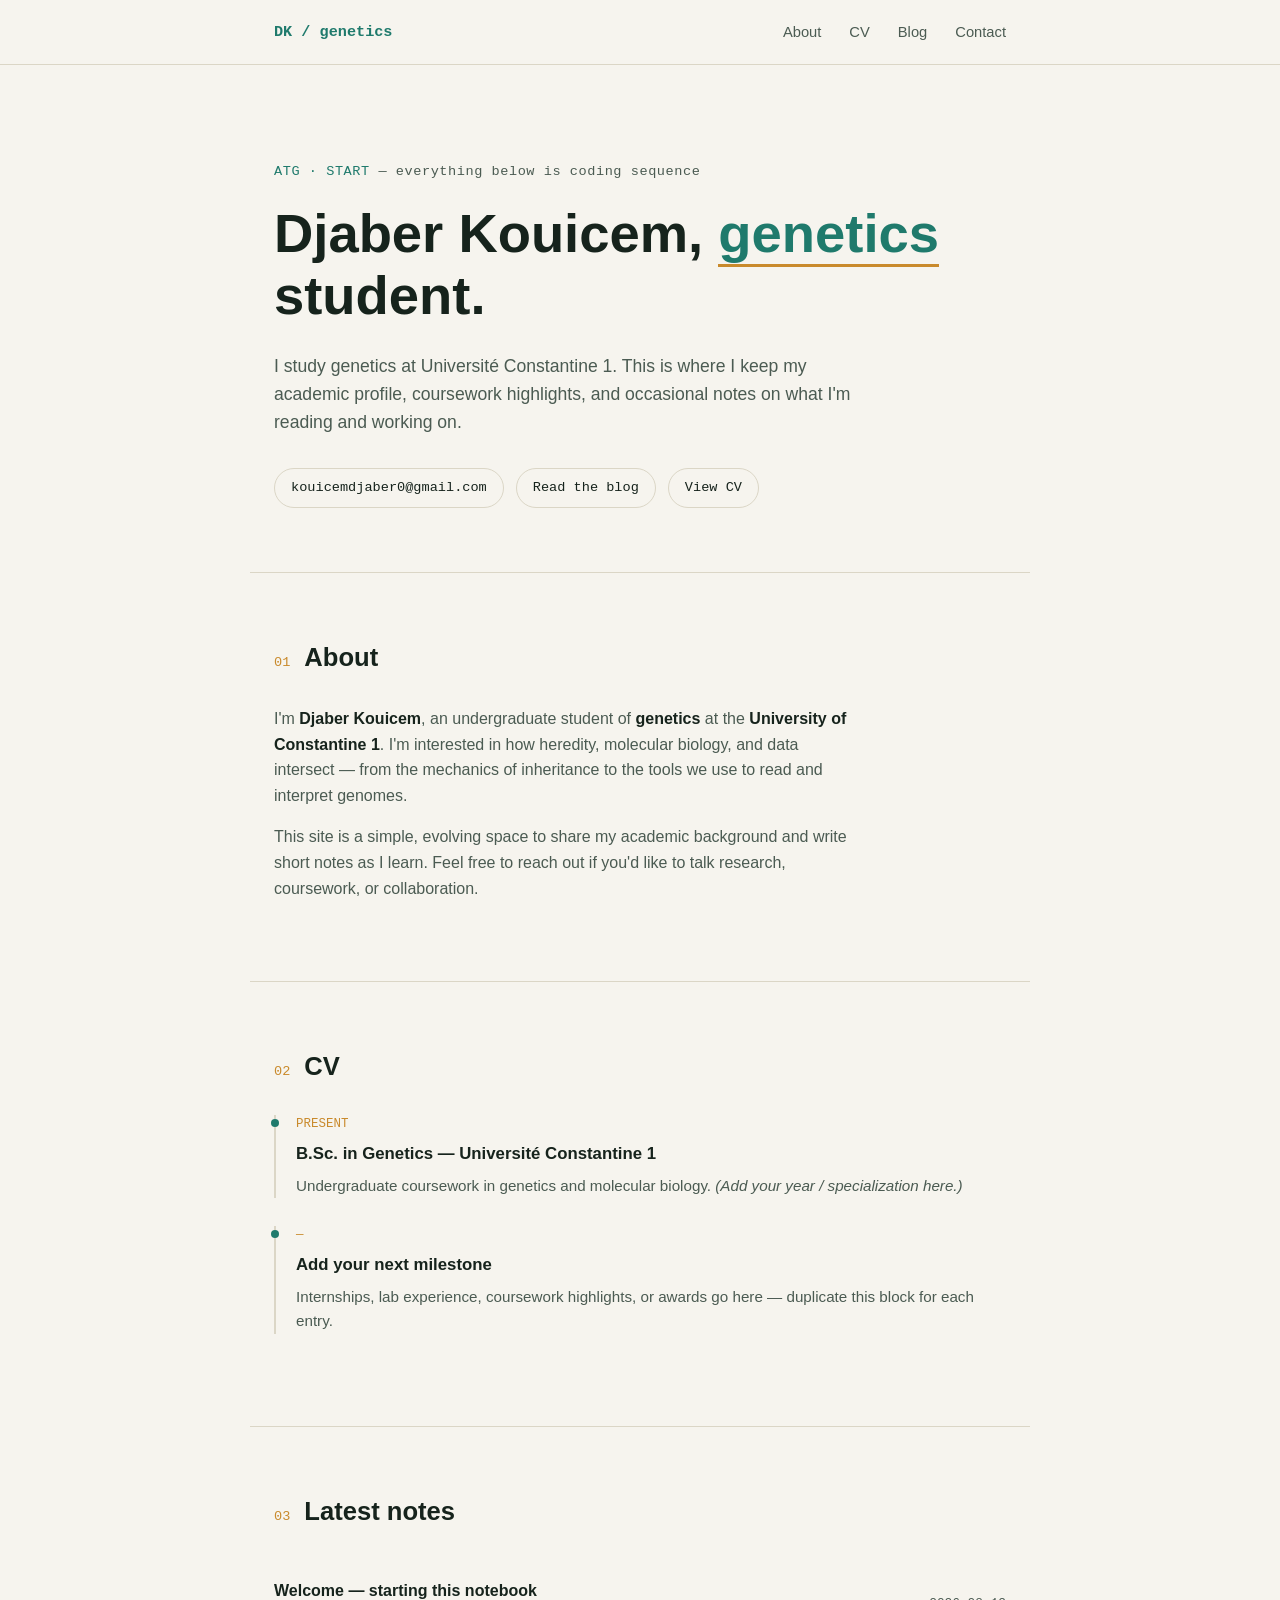
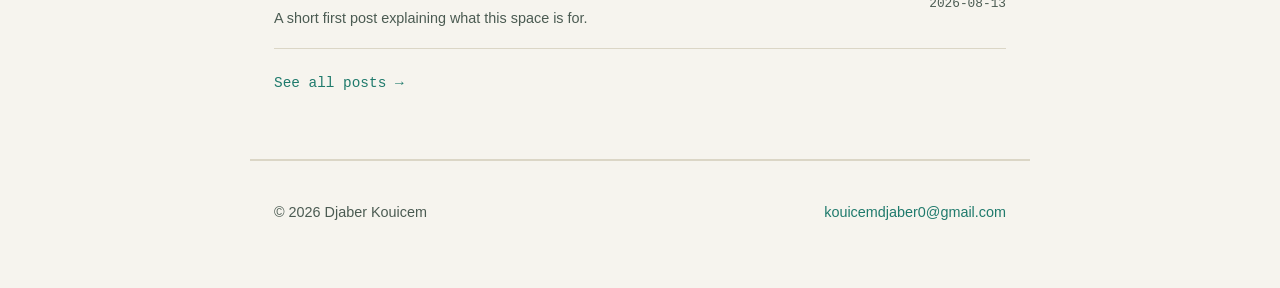
==== index.html @ 88aef9bc "first version of my site" ====
<!DOCTYPE html>
<html lang="ar" dir="ltr">
<head>
<meta charset="UTF-8">
<meta name="viewport" content="width=device-width, initial-scale=1.0">
<title>Djaber Kouicem — Genetics</title>
<meta name="description" content="Djaber Kouicem, genetics student at Université Constantine 1 — Khenchela.">
<link rel="stylesheet" href="css/style.css">
</head>
<body>

<nav class="site-nav">
  <div class="wrap">
    <a href="index.html" class="nav-mark">DK / genetics</a>
    <ul class="nav-links">
      <li><a href="#about">About</a></li>
      <li><a href="#cv">CV</a></li>
      <li><a href="blog.html">Blog</a></li>
      <li><a href="#contact">Contact</a></li>
    </ul>
  </div>
</nav>

<header class="hero">
  <p class="hero-eyebrow">ATG · START <span class="seq">— everything below is coding sequence</span></p>
  <h1>Djaber Kouicem, <em>genetics</em> student.</h1>
  <p class="lede">
    I study genetics at Université Constantine&nbsp;1. This is where I keep my
    academic profile, coursework highlights, and occasional notes on what
    I'm reading and working on.
  </p>
  <div class="hero-links">
    <a class="pill" href="mailto:kouicemdjaber0@gmail.com">kouicemdjaber0@gmail.com</a>
    <a class="pill" href="blog.html">Read the blog</a>
    <a class="pill" href="#cv">View CV</a>
  </div>
</header>

<div class="ruler" data-ruler="0" aria-hidden="true"></div>

<section class="block reveal" id="about">
  <div class="block-head">
    <span class="num">01</span>
    <h2>About</h2>
  </div>
  <div class="prose">
    <p>
      I'm <strong>Djaber Kouicem</strong>, an undergraduate student of
      <strong>genetics</strong> at the <strong>University of Constantine 1</strong>.
      I'm interested in how heredity, molecular biology, and data intersect —
      from the mechanics of inheritance to the tools we use to read and
      interpret genomes.
    </p>
    <p>
      This site is a simple, evolving space to share my academic background
      and write short notes as I learn. Feel free to reach out if you'd like
      to talk research, coursework, or collaboration.
    </p>
  </div>
</section>

<div class="ruler" data-ruler="420" aria-hidden="true"></div>

<section class="block reveal" id="cv">
  <div class="block-head">
    <span class="num">02</span>
    <h2>CV</h2>
  </div>

  <div class="timeline">
    <div class="timeline-item">
      <span class="timeline-date">PRESENT</span>
      <h3>B.Sc. in Genetics — Université Constantine 1</h3>
      <p>Undergraduate coursework in genetics and molecular biology. <em>(Add your year / specialization here.)</em></p>
    </div>
    <div class="timeline-item">
      <span class="timeline-date">—</span>
      <h3>Add your next milestone</h3>
      <p>Internships, lab experience, coursework highlights, or awards go here — duplicate this block for each entry.</p>
    </div>
  </div>
</section>

<div class="ruler" data-ruler="840" aria-hidden="true"></div>

<section class="block reveal" id="blog-preview">
  <div class="block-head">
    <span class="num">03</span>
    <h2>Latest notes</h2>
  </div>
  <div class="post-list">
    <a class="post-row" href="posts/first-post.html">
      <div>
        <div class="post-title">Welcome — starting this notebook</div>
        <p class="post-excerpt">A short first post explaining what this space is for.</p>
      </div>
      <span class="post-meta">2026-08-13</span>
    </a>
  </div>
  <p style="margin-top:20px;">
    <a class="back-link" href="blog.html">See all posts →</a>
  </p>
</section>

<div class="ruler" data-ruler="1260" aria-hidden="true"></div>

<footer id="contact">
  <span>© 2026 Djaber Kouicem</span>
  <a href="mailto:kouicemdjaber0@gmail.com">kouicemdjaber0@gmail.com</a>
</footer>

<script src="js/script.js"></script>
</body>
</html>
---- css/style.css ----
/* ============================================
   1. RESET & BASE
   Reset removes browser default spacing so we
   control everything ourselves. box-sizing:
   border-box means padding/border don't add
   extra size to elements (much less confusing).
   ============================================ */
   * {
  margin: 0;
  padding: 0;
  box-sizing: border-box;
}

/* ============================================
   2. DESIGN TOKENS (CSS variables)
   Defining colors/fonts once here means we can
   reuse them everywhere with var(--name), and
   change the whole site's look by editing one line.
   ============================================ */
:root {
  --paper: #f6f4ee;       /* background */
  --ink: #16231c;         /* main text, deep green-black */
  --ink-soft: #4b5b52;    /* secondary text */
  --teal: #1f7a6c;        /* primary accent - DNA green */
  --amber: #c98a2c;       /* secondary accent - agar amber */
  --line: #dbd6c6;        /* hairline borders */
  --font-display: 'Space Grotesk', 'Segoe UI', sans-serif;
  --font-body: 'Inter', 'Segoe UI', sans-serif;
  --font-mono: 'IBM Plex Mono', 'Courier New', monospace;
}

body {
  background: var(--paper);
  color: var(--ink);
  font-family: var(--font-body);
  line-height: 1.6;
  -webkit-font-smoothing: antialiased;
}

a {
  color: inherit;
  text-decoration: none;
}

.wrap {
  max-width: 780px;
  margin: 0 auto;
  padding: 0 24px;
}

/* ============================================
   3. NAVIGATION
   Flexbox (display:flex) lines items up in a row
   and space-between pushes them to opposite ends.
   ============================================ */
.site-nav {
  border-bottom: 1px solid var(--line);
  position: sticky;
  top: 0;
  background: var(--paper);
  z-index: 10;
}

.site-nav .wrap {
  display: flex;
  align-items: center;
  justify-content: space-between;
  height: 64px;
}

.nav-mark {
  font-family: var(--font-mono);
  font-weight: 600;
  color: var(--teal);
  font-size: 0.95rem;
}

.nav-links {
  display: flex;
  gap: 28px;
  list-style: none;
}

.nav-links a {
  font-size: 0.92rem;
  color: var(--ink-soft);
  transition: color 0.2s;
}

.nav-links a:hover,
.nav-links a:focus-visible {
  color: var(--teal);
}

/* ============================================
   4. HERO SECTION
   ============================================ */
.hero {
  max-width: 780px;
  margin: 0 auto;
  padding: 96px 24px 64px;
}

.hero-eyebrow {
  font-family: var(--font-mono);
  font-size: 0.85rem;
  color: var(--teal);
  letter-spacing: 0.04em;
  margin-bottom: 20px;
}

.hero-eyebrow .seq {
  color: var(--ink-soft);
  font-weight: 400;
}

.hero h1 {
  font-family: var(--font-display);
  font-size: clamp(2.2rem, 5vw, 3.4rem);
  font-weight: 600;
  line-height: 1.15;
  margin-bottom: 24px;
}

.hero h1 em {
  font-style: normal;
  color: var(--teal);
  border-bottom: 3px solid var(--amber);
}

.lede {
  font-size: 1.1rem;
  color: var(--ink-soft);
  max-width: 60ch;
  margin-bottom: 32px;
}

.hero-links {
  display: flex;
  flex-wrap: wrap;
  gap: 12px;
}

.pill {
  font-family: var(--font-mono);
  font-size: 0.85rem;
  border: 1px solid var(--line);
  padding: 8px 16px;
  border-radius: 999px;
  transition: border-color 0.2s, color 0.2s;
}

.pill:hover {
  border-color: var(--teal);
  color: var(--teal);
}

/* ============================================
   5. RULERS (section dividers)
   ============================================ */
.ruler {
  height: 1px;
  background: var(--line);
  max-width: 780px;
  margin: 0 auto;
}

/* ============================================
   6. CONTENT BLOCKS
   ============================================ */
.block {
  max-width: 780px;
  margin: 0 auto;
  padding: 64px 24px;
}

.block-head {
  display: flex;
  align-items: baseline;
  gap: 14px;
  margin-bottom: 28px;
}

.num {
  font-family: var(--font-mono);
  font-size: 0.85rem;
  color: var(--amber);
}

.block-head h2 {
  font-family: var(--font-display);
  font-size: 1.6rem;
  font-weight: 600;
}

.prose p {
  color: var(--ink-soft);
  margin-bottom: 16px;
  max-width: 65ch;
}

.prose strong {
  color: var(--ink);
}

/* ============================================
   7. TIMELINE (CV section)
   ============================================ */
.timeline-item {
  border-left: 2px solid var(--line);
  padding-left: 20px;
  margin-bottom: 28px;
  position: relative;
}

.timeline-item::before {
  content: '';
  position: absolute;
  left: -5px;
  top: 4px;
  width: 8px;
  height: 8px;
  border-radius: 50%;
  background: var(--teal);
}

.timeline-date {
  font-family: var(--font-mono);
  font-size: 0.78rem;
  color: var(--amber);
  display: block;
  margin-bottom: 6px;
}

.timeline-item h3 {
  font-family: var(--font-display);
  font-size: 1.05rem;
  margin-bottom: 6px;
}

.timeline-item p {
  color: var(--ink-soft);
  font-size: 0.95rem;
}

/* ============================================
   8. BLOG POST LIST
   ============================================ */
.post-row {
  display: flex;
  justify-content: space-between;
  align-items: center;
  gap: 20px;
  padding: 18px 0;
  border-bottom: 1px solid var(--line);
  transition: opacity 0.2s;
}

.post-row:hover {
  opacity: 0.7;
}

.post-title {
  font-family: var(--font-display);
  font-weight: 600;
  margin-bottom: 4px;
}

.post-excerpt {
  color: var(--ink-soft);
  font-size: 0.9rem;
}

.post-meta {
  font-family: var(--font-mono);
  font-size: 0.8rem;
  color: var(--ink-soft);
  white-space: nowrap;
}

.back-link {
  font-family: var(--font-mono);
  font-size: 0.9rem;
  color: var(--teal);
}

/* ============================================
   9. FOOTER
   ============================================ */
footer {
  max-width: 780px;
  margin: 0 auto;
  padding: 40px 24px 64px;
  display: flex;
  justify-content: space-between;
  color: var(--ink-soft);
  font-size: 0.9rem;
  border-top: 1px solid var(--line);
}

footer a {
  color: var(--teal);
}

/* ============================================
   10. RESPONSIVE (mobile)
   Media query: rules inside only apply when the
   screen is 640px wide or less (phones).
   ============================================ */
@media (max-width: 640px) {
  .nav-links {
    gap: 16px;
  }
  .hero {
    padding: 64px 20px 48px;
  }
  footer {
    flex-direction: column;
    gap: 8px;
  }
}
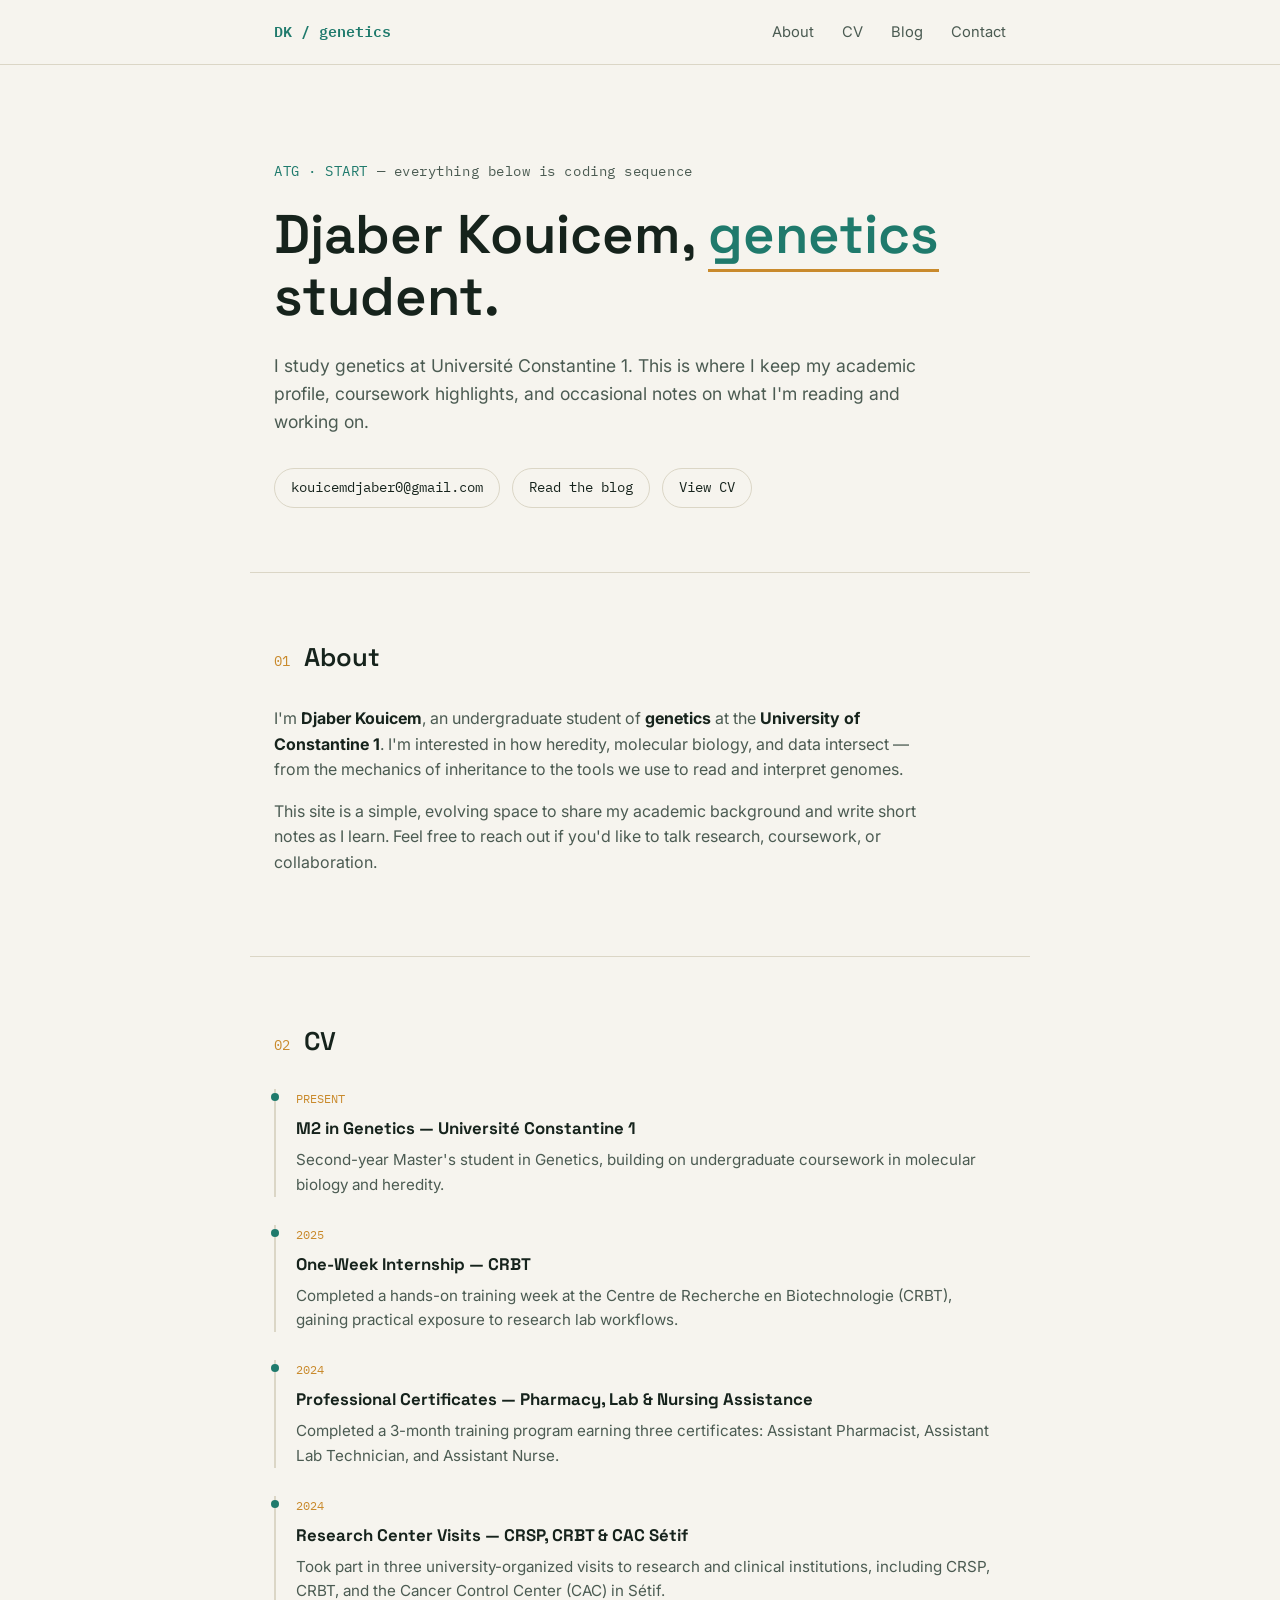
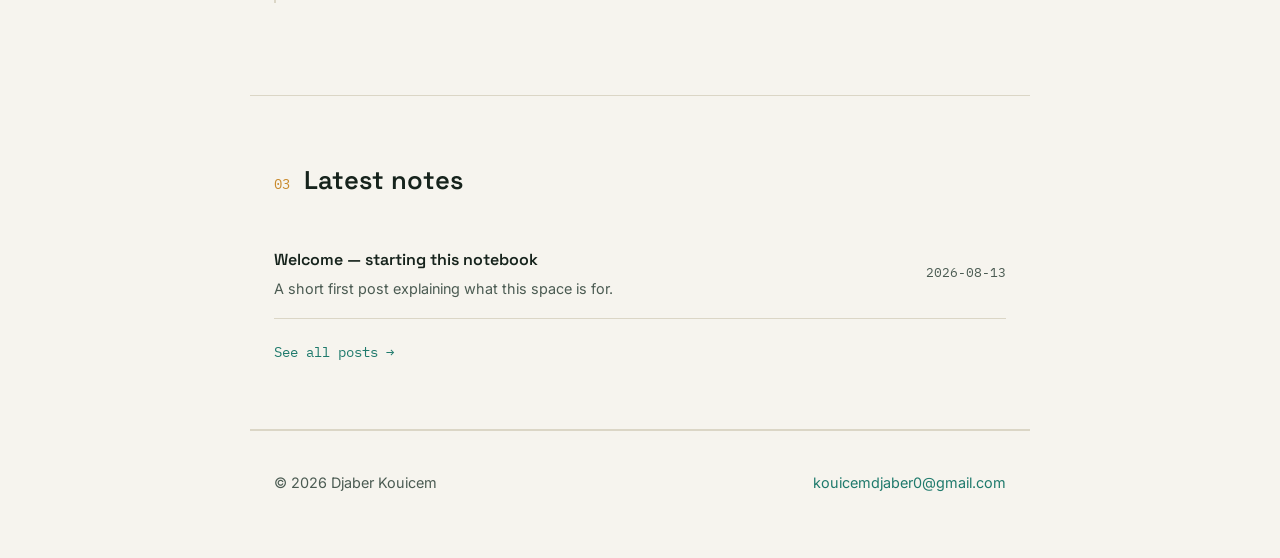
==== commit dc43e5e8: "add real CV content" ====
--- a/index.html
+++ b/index.html
@@ -1,10 +1,12 @@
 <!DOCTYPE html>
-<html lang="ar" dir="ltr">
+<html lang="en">
 <head>
 <meta charset="UTF-8">
 <meta name="viewport" content="width=device-width, initial-scale=1.0">
 <title>Djaber Kouicem — Genetics</title>
 <meta name="description" content="Djaber Kouicem, genetics student at Université Constantine 1 — Khenchela.">
+<link rel="preconnect" href="https://fonts.googleapis.com">
+<link href="https://fonts.googleapis.com/css2?family=Space+Grotesk:wght@500;600;700&family=Inter:wght@400;500&family=IBM+Plex+Mono:wght@400;500;600&display=swap" rel="stylesheet">
 <link rel="stylesheet" href="css/style.css">
 </head>
 <body>
@@ -70,13 +72,23 @@
   <div class="timeline">
     <div class="timeline-item">
       <span class="timeline-date">PRESENT</span>
-      <h3>B.Sc. in Genetics — Université Constantine 1</h3>
-      <p>Undergraduate coursework in genetics and molecular biology. <em>(Add your year / specialization here.)</em></p>
+      <h3>M2 in Genetics — Université Constantine 1</h3>
+      <p>Second-year Master's student in Genetics, building on undergraduate coursework in molecular biology and heredity.</p>
     </div>
     <div class="timeline-item">
-      <span class="timeline-date">—</span>
-      <h3>Add your next milestone</h3>
-      <p>Internships, lab experience, coursework highlights, or awards go here — duplicate this block for each entry.</p>
+      <span class="timeline-date">2025</span>
+      <h3>One-Week Internship — CRBT</h3>
+      <p>Completed a hands-on training week at the Centre de Recherche en Biotechnologie (CRBT), gaining practical exposure to research lab workflows.</p>
+    </div>
+    <div class="timeline-item">
+      <span class="timeline-date">2024</span>
+      <h3>Professional Certificates — Pharmacy, Lab & Nursing Assistance</h3>
+      <p>Completed a 3-month training program earning three certificates: Assistant Pharmacist, Assistant Lab Technician, and Assistant Nurse.</p>
+    </div>
+    <div class="timeline-item">
+      <span class="timeline-date">2024</span>
+      <h3>Research Center Visits — CRSP, CRBT &amp; CAC Sétif</h3>
+      <p>Took part in three university-organized visits to research and clinical institutions, including CRSP, CRBT, and the Cancer Control Center (CAC) in Sétif.</p>
     </div>
   </div>
 </section>
@@ -112,5 +124,3 @@
 <script src="js/script.js"></script>
 </body>
 </html>
-
-
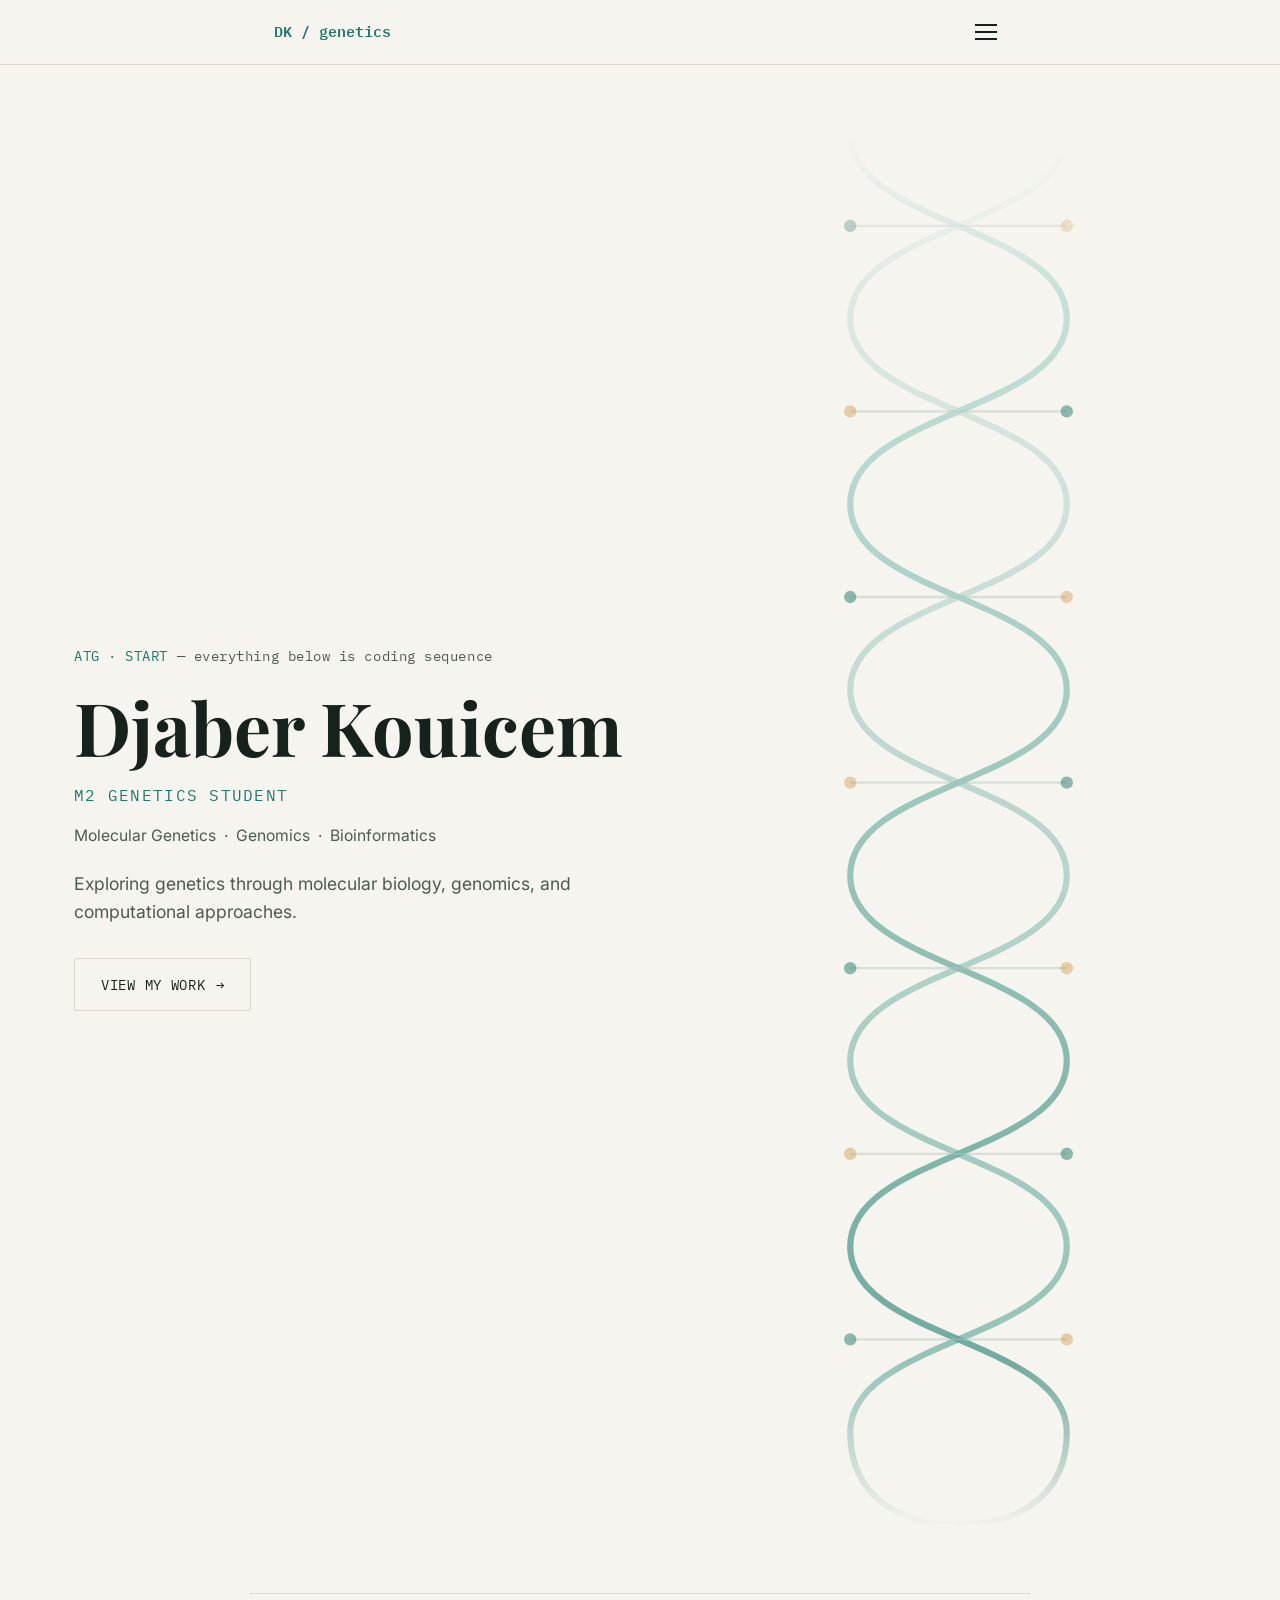
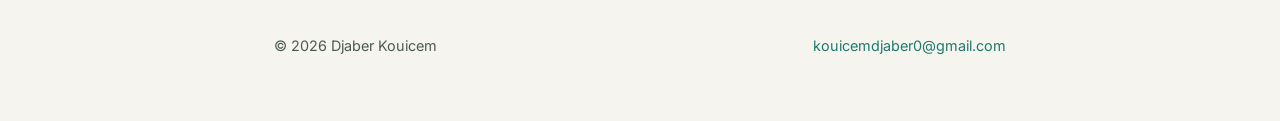
==== commit b8e634da: "redesign hero: two-column layout with DNA illustration and serif name" ====
--- a/index.html
+++ b/index.html
@@ -6,7 +6,7 @@
 <title>Djaber Kouicem — Genetics</title>
 <meta name="description" content="Djaber Kouicem, genetics student at Université Constantine 1 — Khenchela.">
 <link rel="preconnect" href="https://fonts.googleapis.com">
-<link href="https://fonts.googleapis.com/css2?family=Space+Grotesk:wght@500;600;700&family=Inter:wght@400;500&family=IBM+Plex+Mono:wght@400;500;600&display=swap" rel="stylesheet">
+<link href="https://fonts.googleapis.com/css2?family=Playfair+Display:wght@600;700&family=Space+Grotesk:wght@500;600;700&family=Inter:wght@400;500&family=IBM+Plex+Mono:wght@400;500;600&display=swap" rel="stylesheet">
 <link rel="stylesheet" href="css/style.css">
 </head>
 <body>
@@ -14,109 +14,43 @@
 <nav class="site-nav">
   <div class="wrap">
     <a href="index.html" class="nav-mark">DK / genetics</a>
-    <ul class="nav-links">
-      <li><a href="#about">About</a></li>
-      <li><a href="#cv">CV</a></li>
-      <li><a href="blog.html">Blog</a></li>
-      <li><a href="#contact">Contact</a></li>
-    </ul>
+    <button class="menu-toggle" aria-label="Open menu">
+      <span></span>
+      <span></span>
+      <span></span>
+    </button>
   </div>
 </nav>
 
-<header class="hero">
-  <p class="hero-eyebrow">ATG · START <span class="seq">— everything below is coding sequence</span></p>
-  <h1>Djaber Kouicem, <em>genetics</em> student.</h1>
-  <p class="lede">
-    I study genetics at Université Constantine&nbsp;1. This is where I keep my
-    academic profile, coursework highlights, and occasional notes on what
-    I'm reading and working on.
-  </p>
-  <div class="hero-links">
-    <a class="pill" href="mailto:kouicemdjaber0@gmail.com">kouicemdjaber0@gmail.com</a>
-    <a class="pill" href="blog.html">Read the blog</a>
-    <a class="pill" href="#cv">View CV</a>
+<div class="drawer-overlay"></div>
+<aside class="drawer">
+  <button class="drawer-close" aria-label="Close menu">×</button>
+  <ul class="drawer-links">
+    <li><a href="about.html">About</a></li>
+    <li><a href="cv.html">CV</a></li>
+    <li><a href="blog.html">Blog</a></li>
+    <li><a href="mailto:kouicemdjaber0@gmail.com">Contact</a></li>
+  </ul>
+</aside>
+
+<header class="hero-minimal">
+  <div class="hero-text">
+    <p class="hero-eyebrow">ATG · START <span class="seq">— everything below is coding sequence</span></p>
+    <h1 class="hero-name">Djaber Kouicem</h1>
+    <p class="hero-role">M2 Genetics Student</p>
+    <p class="hero-tags">Molecular Genetics&nbsp;&nbsp;·&nbsp;&nbsp;Genomics&nbsp;&nbsp;·&nbsp;&nbsp;Bioinformatics</p>
+    <p class="hero-bio">
+      Exploring genetics through molecular biology, genomics, and
+      computational approaches.
+    </p>
+    <a href="cv.html" class="hero-cta">View my work <span aria-hidden="true">→</span></a>
+  </div>
+  <div class="hero-dna" aria-hidden="true">
+    <img src="img/dna-hero.svg" alt="">
   </div>
 </header>
 
-<div class="ruler" data-ruler="0" aria-hidden="true"></div>
-
-<section class="block reveal" id="about">
-  <div class="block-head">
-    <span class="num">01</span>
-    <h2>About</h2>
-  </div>
-  <div class="prose">
-    <p>
-      I'm <strong>Djaber Kouicem</strong>, an undergraduate student of
-      <strong>genetics</strong> at the <strong>University of Constantine 1</strong>.
-      I'm interested in how heredity, molecular biology, and data intersect —
-      from the mechanics of inheritance to the tools we use to read and
-      interpret genomes.
-    </p>
-    <p>
-      This site is a simple, evolving space to share my academic background
-      and write short notes as I learn. Feel free to reach out if you'd like
-      to talk research, coursework, or collaboration.
-    </p>
-  </div>
-</section>
-
-<div class="ruler" data-ruler="420" aria-hidden="true"></div>
-
-<section class="block reveal" id="cv">
-  <div class="block-head">
-    <span class="num">02</span>
-    <h2>CV</h2>
-  </div>
-
-  <div class="timeline">
-    <div class="timeline-item">
-      <span class="timeline-date">PRESENT</span>
-      <h3>M2 in Genetics — Université Constantine 1</h3>
-      <p>Second-year Master's student in Genetics, building on undergraduate coursework in molecular biology and heredity.</p>
-    </div>
-    <div class="timeline-item">
-      <span class="timeline-date">2025</span>
-      <h3>One-Week Internship — CRBT</h3>
-      <p>Completed a hands-on training week at the Centre de Recherche en Biotechnologie (CRBT), gaining practical exposure to research lab workflows.</p>
-    </div>
-    <div class="timeline-item">
-      <span class="timeline-date">2024</span>
-      <h3>Professional Certificates — Pharmacy, Lab & Nursing Assistance</h3>
-      <p>Completed a 3-month training program earning three certificates: Assistant Pharmacist, Assistant Lab Technician, and Assistant Nurse.</p>
-    </div>
-    <div class="timeline-item">
-      <span class="timeline-date">2024</span>
-      <h3>Research Center Visits — CRSP, CRBT &amp; CAC Sétif</h3>
-      <p>Took part in three university-organized visits to research and clinical institutions, including CRSP, CRBT, and the Cancer Control Center (CAC) in Sétif.</p>
-    </div>
-  </div>
-</section>
-
-<div class="ruler" data-ruler="840" aria-hidden="true"></div>
-
-<section class="block reveal" id="blog-preview">
-  <div class="block-head">
-    <span class="num">03</span>
-    <h2>Latest notes</h2>
-  </div>
-  <div class="post-list">
-    <a class="post-row" href="posts/first-post.html">
-      <div>
-        <div class="post-title">Welcome — starting this notebook</div>
-        <p class="post-excerpt">A short first post explaining what this space is for.</p>
-      </div>
-      <span class="post-meta">2026-08-13</span>
-    </a>
-  </div>
-  <p style="margin-top:20px;">
-    <a class="back-link" href="blog.html">See all posts →</a>
-  </p>
-</section>
-
-<div class="ruler" data-ruler="1260" aria-hidden="true"></div>
-
-<footer id="contact">
+<footer>
   <span>© 2026 Djaber Kouicem</span>
   <a href="mailto:kouicemdjaber0@gmail.com">kouicemdjaber0@gmail.com</a>
 </footer>
--- a/css/style.css
+++ b/css/style.css
@@ -5,7 +5,7 @@
    border-box means padding/border don't add
    extra size to elements (much less confusing).
    ============================================ */
-   * {
+* {
   margin: 0;
   padding: 0;
   box-sizing: border-box;
@@ -25,6 +25,7 @@
   --amber: #c98a2c;       /* secondary accent - agar amber */
   --line: #dbd6c6;        /* hairline borders */
   --font-display: 'Space Grotesk', 'Segoe UI', sans-serif;
+  --font-serif: 'Playfair Display', Georgia, serif;
   --font-body: 'Inter', 'Segoe UI', sans-serif;
   --font-mono: 'IBM Plex Mono', 'Courier New', monospace;
 }
@@ -93,7 +94,8 @@
 }
 
 /* ============================================
-   4. HERO SECTION
+   4. LEGACY HERO (still used by old markup if
+   any page references it — harmless to keep)
    ============================================ */
 .hero {
   max-width: 780px;
@@ -156,6 +158,210 @@
 }
 
 /* ============================================
+   4B. HAMBURGER MENU + SLIDE-OUT DRAWER
+   Three horizontal lines (the "hamburger" icon)
+   toggle a panel that slides in from the left.
+   ============================================ */
+.menu-toggle {
+  width: 40px;
+  height: 40px;
+  display: flex;
+  flex-direction: column;
+  justify-content: center;
+  align-items: center;
+  gap: 5px;
+  background: none;
+  border: none;
+  cursor: pointer;
+}
+
+.menu-toggle span {
+  width: 22px;
+  height: 2px;
+  background: var(--ink);
+  display: block;
+  transition: background 0.2s;
+}
+
+.menu-toggle:hover span {
+  background: var(--teal);
+}
+
+.drawer-overlay {
+  position: fixed;
+  inset: 0;
+  background: rgba(22, 35, 28, 0.4);
+  opacity: 0;
+  pointer-events: none;
+  transition: opacity 0.3s ease;
+  z-index: 90;
+}
+
+.drawer-overlay.open {
+  opacity: 1;
+  pointer-events: auto;
+}
+
+.drawer {
+  position: fixed;
+  top: 0;
+  left: 0;
+  height: 100%;
+  width: 280px;
+  max-width: 80vw;
+  background: var(--paper);
+  border-right: 1px solid var(--line);
+  transform: translateX(-100%);
+  transition: transform 0.35s ease;
+  z-index: 100;
+  padding: 28px 28px;
+  display: flex;
+  flex-direction: column;
+}
+
+.drawer.open {
+  transform: translateX(0);
+}
+
+.drawer-close {
+  align-self: flex-end;
+  background: none;
+  border: none;
+  font-family: var(--font-mono);
+  font-size: 1.6rem;
+  line-height: 1;
+  color: var(--ink);
+  cursor: pointer;
+  margin-bottom: 40px;
+}
+
+.drawer-links {
+  list-style: none;
+  display: flex;
+  flex-direction: column;
+  gap: 24px;
+}
+
+.drawer-links a {
+  font-family: var(--font-display);
+  font-size: 1.25rem;
+  font-weight: 600;
+  color: var(--ink);
+  transition: color 0.2s;
+}
+
+.drawer-links a:hover {
+  color: var(--teal);
+}
+
+/* ============================================
+   4C. NEW HOMEPAGE HERO
+   Two-column layout: text on the left, a static
+   DNA illustration on the right. Matches the
+   reference design (serif name, tags line, CTA).
+   ============================================ */
+.hero-minimal {
+  position: relative;
+  overflow: hidden;
+  max-width: 1180px;
+  margin: 0 auto;
+  padding: 64px 24px;
+  min-height: 82vh;
+  display: grid;
+  grid-template-columns: 1.1fr 0.9fr;
+  align-items: center;
+  gap: 32px;
+}
+
+.hero-text {
+  position: relative;
+  z-index: 1;
+}
+
+.hero-name {
+  font-family: var(--font-serif);
+  font-weight: 700;
+  font-size: clamp(2.6rem, 6vw, 4.6rem);
+  line-height: 1.05;
+  color: var(--ink);
+  margin-bottom: 18px;
+}
+
+.hero-role {
+  font-family: var(--font-mono);
+  letter-spacing: 0.08em;
+  color: var(--teal);
+  font-size: 1rem;
+  margin-bottom: 14px;
+  text-transform: uppercase;
+}
+
+.hero-tags {
+  color: var(--ink-soft);
+  font-size: 0.98rem;
+  margin-bottom: 22px;
+}
+
+.hero-bio {
+  color: var(--ink-soft);
+  font-size: 1.1rem;
+  max-width: 46ch;
+  margin-bottom: 32px;
+}
+
+.hero-cta {
+  display: inline-flex;
+  align-items: center;
+  gap: 10px;
+  font-family: var(--font-mono);
+  font-size: 0.9rem;
+  letter-spacing: 0.05em;
+  text-transform: uppercase;
+  border: 1px solid var(--line);
+  padding: 14px 26px;
+  border-radius: 2px;
+  color: var(--ink);
+  transition: border-color 0.2s, color 0.2s;
+}
+
+.hero-cta:hover {
+  border-color: var(--teal);
+  color: var(--teal);
+}
+
+.hero-dna {
+  position: relative;
+  height: 100%;
+  min-height: 520px;
+  -webkit-mask-image: linear-gradient(to bottom, transparent 0%, black 12%, black 88%, transparent 100%);
+  mask-image: linear-gradient(to bottom, transparent 0%, black 12%, black 88%, transparent 100%);
+}
+
+.hero-dna img {
+  width: 100%;
+  height: 100%;
+  object-fit: contain;
+  opacity: 0.9;
+}
+
+/* ============================================
+   4D. SUB-PAGE HEADER
+   Small title header used at the top of
+   about.html, cv.html, etc.
+   ============================================ */
+.page-hero {
+  max-width: 780px;
+  margin: 0 auto;
+  padding: 64px 24px 24px;
+}
+
+.page-hero h1 {
+  font-family: var(--font-display);
+  font-size: clamp(2rem, 5vw, 2.8rem);
+  font-weight: 600;
+}
+
+/* ============================================
    5. RULERS (section dividers)
    ============================================ */
 .ruler {
@@ -172,6 +378,20 @@
   max-width: 780px;
   margin: 0 auto;
   padding: 64px 24px;
+}
+
+.reveal {
+  transition: opacity 1.1s ease, transform 1.1s ease;
+}
+
+.reveal.pre-reveal {
+  opacity: 0;
+  transform: translateY(40px);
+}
+
+.reveal.in-view {
+  opacity: 1;
+  transform: translateY(0);
 }
 
 .block-head {
@@ -319,3 +539,29 @@
     gap: 8px;
   }
 }
+
+/* ============================================
+   11. NEW HERO RESPONSIVE
+   Stacks the two columns on smaller screens and
+   shrinks/fades the DNA so text stays readable.
+   ============================================ */
+@media (max-width: 900px) {
+  .hero-minimal {
+    grid-template-columns: 1fr;
+    min-height: auto;
+    padding: 56px 24px 40px;
+  }
+
+  .hero-dna {
+    order: -1;
+    min-height: 260px;
+    opacity: 0.5;
+  }
+}
+
+@media (max-width: 480px) {
+  .hero-dna {
+    min-height: 180px;
+    opacity: 0.35;
+  }
+}
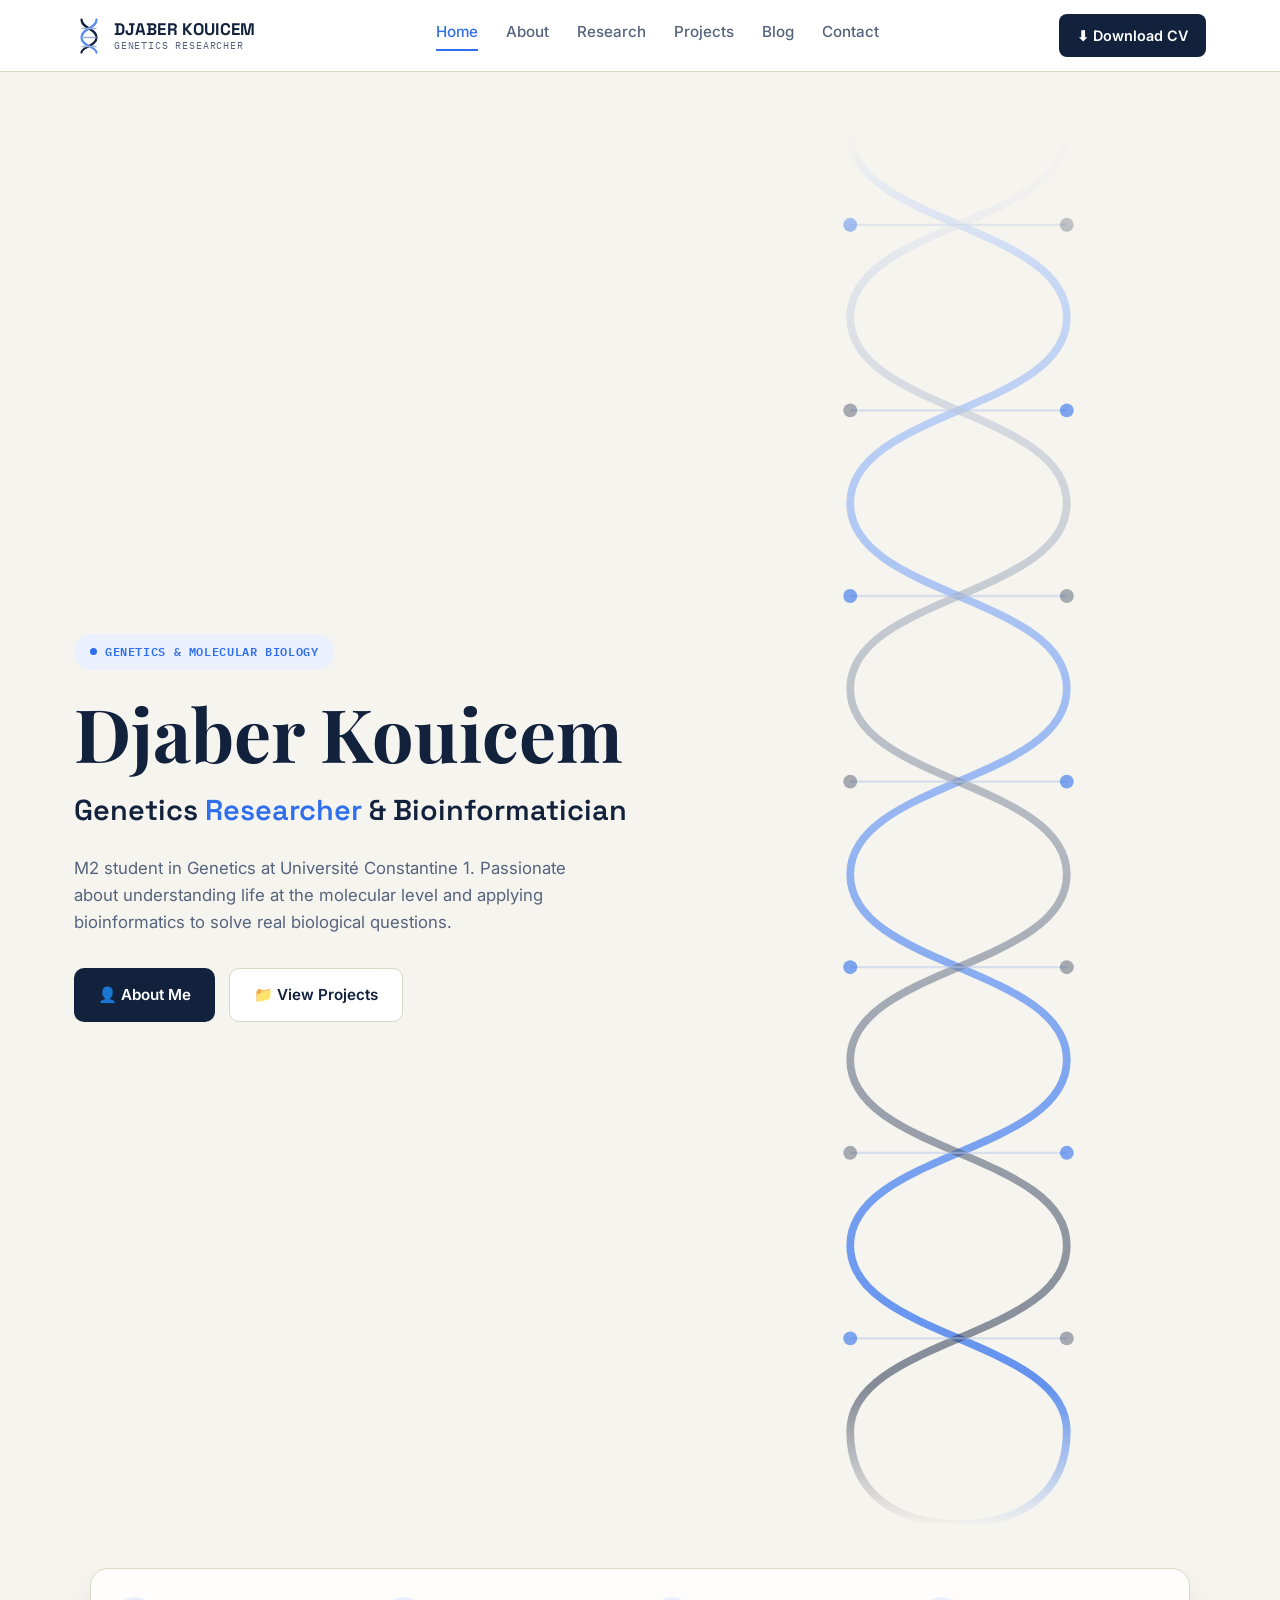
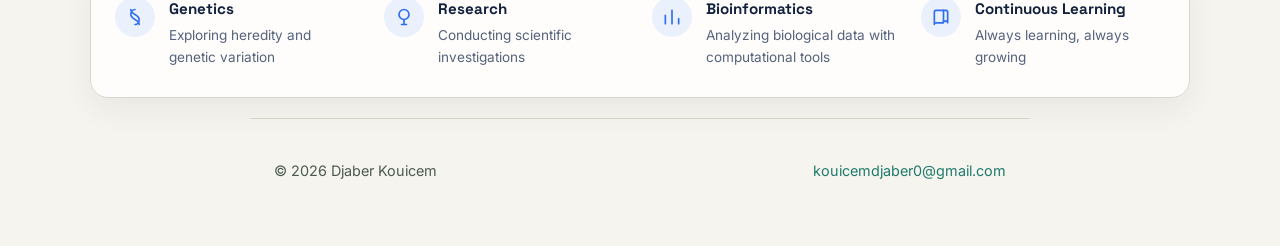
==== commit f62dbd6f: "redesign: full nav bar, blue hero with DNA illustration, feature strip, research and projects pages" ====
--- a/index.html
+++ b/index.html
@@ -3,7 +3,7 @@
 <head>
 <meta charset="UTF-8">
 <meta name="viewport" content="width=device-width, initial-scale=1.0">
-<title>Djaber Kouicem — Genetics</title>
+<title>Djaber Kouicem — Genetics Researcher</title>
 <meta name="description" content="Djaber Kouicem, genetics student at Université Constantine 1 — Khenchela.">
 <link rel="preconnect" href="https://fonts.googleapis.com">
 <link href="https://fonts.googleapis.com/css2?family=Playfair+Display:wght@600;700&family=Space+Grotesk:wght@500;600;700&family=Inter:wght@400;500&family=IBM+Plex+Mono:wght@400;500;600&display=swap" rel="stylesheet">
@@ -11,44 +11,87 @@
 </head>
 <body>
 
-<nav class="site-nav">
-  <div class="wrap">
-    <a href="index.html" class="nav-mark">DK / genetics</a>
-    <button class="menu-toggle" aria-label="Open menu">
-      <span></span>
-      <span></span>
-      <span></span>
-    </button>
-  </div>
-</nav>
-
-<div class="drawer-overlay"></div>
-<aside class="drawer">
-  <button class="drawer-close" aria-label="Close menu">×</button>
-  <ul class="drawer-links">
-    <li><a href="about.html">About</a></li>
-    <li><a href="cv.html">CV</a></li>
-    <li><a href="blog.html">Blog</a></li>
-    <li><a href="mailto:kouicemdjaber0@gmail.com">Contact</a></li>
-  </ul>
-</aside>
-
-<header class="hero-minimal">
-  <div class="hero-text">
-    <p class="hero-eyebrow">ATG · START <span class="seq">— everything below is coding sequence</span></p>
-    <h1 class="hero-name">Djaber Kouicem</h1>
-    <p class="hero-role">M2 Genetics Student</p>
-    <p class="hero-tags">Molecular Genetics&nbsp;&nbsp;·&nbsp;&nbsp;Genomics&nbsp;&nbsp;·&nbsp;&nbsp;Bioinformatics</p>
-    <p class="hero-bio">
-      Exploring genetics through molecular biology, genomics, and
-      computational approaches.
-    </p>
-    <a href="cv.html" class="hero-cta">View my work <span aria-hidden="true">→</span></a>
-  </div>
-  <div class="hero-dna" aria-hidden="true">
-    <img src="img/dna-hero.svg" alt="">
+<header class="site-header">
+  <div class="header-wrap">
+    <a href="index.html" class="brand">
+      <img src="img/dna-mark.svg" alt="" class="brand-icon">
+      <span class="brand-text">
+        <span class="brand-name">DJABER KOUICEM</span>
+        <span class="brand-sub">GENETICS RESEARCHER</span>
+      </span>
+    </a>
+    <nav class="main-nav">
+      <a href="index.html" class="active">Home</a>
+      <a href="about.html">About</a>
+      <a href="research.html">Research</a>
+      <a href="projects.html">Projects</a>
+      <a href="blog.html">Blog</a>
+      <a href="mailto:kouicemdjaber0@gmail.com">Contact</a>
+    </nav>
+    <a href="cv.pdf" class="btn-download" download>⬇ Download CV</a>
   </div>
 </header>
+
+<section class="hero-blue">
+  <div class="hero-text">
+    <span class="hero-badge">Genetics &amp; Molecular Biology</span>
+    <h1 class="hero-name">Djaber Kouicem</h1>
+    <p class="hero-subtitle">Genetics <span class="accent">Researcher</span> &amp; Bioinformatician</p>
+    <p class="hero-desc">
+      M2 student in Genetics at Université Constantine 1. Passionate about
+      understanding life at the molecular level and applying bioinformatics
+      to solve real biological questions.
+    </p>
+    <div class="hero-actions">
+      <a href="about.html" class="btn-primary">👤 About Me</a>
+      <a href="projects.html" class="btn-secondary">📁 View Projects</a>
+    </div>
+  </div>
+  <div class="hero-dna-blue" aria-hidden="true">
+    <img src="img/dna-hero-blue.svg" alt="">
+  </div>
+</section>
+
+<div class="feature-strip">
+  <div class="feature-item">
+    <span class="feature-icon">
+      <svg viewBox="0 0 24 24" fill="none" stroke-width="2" stroke-linecap="round" stroke-linejoin="round"><path d="M7 3c0 6 10 6 10 12 0 3-2 6-5 6M17 21c0-6-10-6-10-12 0-3 2-6 5-6"/></svg>
+    </span>
+    <div>
+      <h4>Genetics</h4>
+      <p>Exploring heredity and genetic variation</p>
+    </div>
+  </div>
+  <div class="feature-item">
+    <span class="feature-icon">
+      <svg viewBox="0 0 24 24" fill="none" stroke-width="2" stroke-linecap="round" stroke-linejoin="round"><circle cx="12" cy="9" r="6"/><path d="M9 21h6M12 15v6"/></svg>
+    </span>
+    <div>
+      <h4>Research</h4>
+      <p>Conducting scientific investigations</p>
+    </div>
+  </div>
+  <div class="feature-item">
+    <span class="feature-icon">
+      <svg viewBox="0 0 24 24" fill="none" stroke-width="2" stroke-linecap="round" stroke-linejoin="round"><path d="M4 20V10M12 20V4M20 20v-6"/></svg>
+    </span>
+    <div>
+      <h4>Bioinformatics</h4>
+      <p>Analyzing biological data with computational tools</p>
+    </div>
+  </div>
+  <div class="feature-item">
+    <span class="feature-icon">
+      <svg viewBox="0 0 24 24" fill="none" stroke-width="2" stroke-linecap="round" stroke-linejoin="round"><path d="M4 19V6a2 2 0 0 1 2-2h9v15H6a2 2 0 0 0-2 2Z"/><path d="M15 4h3a2 2 0 0 1 2 2v13a2 2 0 0 0-2-2h-3"/></svg>
+    </span>
+    <div>
+      <h4>Continuous Learning</h4>
+      <p>Always learning, always growing</p>
+    </div>
+  </div>
+</div>
+
+<div class="hero-spacer"></div>
 
 <footer>
   <span>© 2026 Djaber Kouicem</span>
--- a/css/style.css
+++ b/css/style.css
@@ -565,3 +565,320 @@
     opacity: 0.35;
   }
 }
+
+/* ============================================
+   12. NEW FULL NAV BAR (replaces hamburger menu)
+   Shared header used on every page: logo + full
+   link list + a Download CV button.
+   ============================================ */
+:root {
+  --navy: #12213c;
+  --navy-soft: #56637c;
+  --sky: #2f6fed;
+  --sky-soft: #eaf1fd;
+}
+
+.site-header {
+  border-bottom: 1px solid var(--line);
+  background: #fff;
+  position: sticky;
+  top: 0;
+  z-index: 20;
+}
+
+.header-wrap {
+  max-width: 1180px;
+  margin: 0 auto;
+  padding: 14px 24px;
+  display: flex;
+  align-items: center;
+  justify-content: space-between;
+  gap: 24px;
+  flex-wrap: wrap;
+}
+
+.brand {
+  display: flex;
+  align-items: center;
+  gap: 10px;
+}
+
+.brand-icon {
+  width: 30px;
+  height: 36px;
+}
+
+.brand-text {
+  display: flex;
+  flex-direction: column;
+  line-height: 1.2;
+}
+
+.brand-name {
+  font-family: var(--font-display);
+  font-weight: 700;
+  font-size: 1.05rem;
+  color: var(--navy);
+  letter-spacing: 0.02em;
+}
+
+.brand-sub {
+  font-family: var(--font-mono);
+  font-size: 0.65rem;
+  color: var(--navy-soft);
+  letter-spacing: 0.08em;
+}
+
+.main-nav {
+  display: flex;
+  align-items: center;
+  gap: 28px;
+}
+
+.main-nav a {
+  font-size: 0.95rem;
+  color: var(--navy-soft);
+  font-weight: 500;
+  padding-bottom: 4px;
+  border-bottom: 2px solid transparent;
+  transition: color 0.2s, border-color 0.2s;
+}
+
+.main-nav a:hover,
+.main-nav a.active {
+  color: var(--sky);
+}
+
+.main-nav a.active {
+  border-bottom-color: var(--sky);
+}
+
+.btn-download {
+  display: inline-flex;
+  align-items: center;
+  gap: 8px;
+  background: var(--navy);
+  color: #fff !important;
+  font-size: 0.9rem;
+  font-weight: 600;
+  padding: 10px 18px;
+  border-radius: 8px;
+  transition: background 0.2s;
+}
+
+.btn-download:hover {
+  background: var(--sky);
+}
+
+@media (max-width: 900px) {
+  .header-wrap {
+    justify-content: center;
+    text-align: center;
+  }
+  .main-nav {
+    order: 3;
+    width: 100%;
+    justify-content: center;
+    flex-wrap: wrap;
+    gap: 16px;
+    padding-top: 10px;
+    border-top: 1px solid var(--line);
+  }
+}
+
+/* ============================================
+   13. NEW BLUE HERO (matches latest reference)
+   ============================================ */
+.hero-blue {
+  position: relative;
+  overflow: hidden;
+  max-width: 1180px;
+  margin: 0 auto;
+  padding: 56px 24px 0;
+  display: grid;
+  grid-template-columns: 1.1fr 0.9fr;
+  align-items: center;
+  gap: 32px;
+}
+
+.hero-badge {
+  display: inline-flex;
+  align-items: center;
+  gap: 8px;
+  background: var(--sky-soft);
+  color: var(--sky);
+  font-family: var(--font-mono);
+  font-size: 0.78rem;
+  font-weight: 600;
+  letter-spacing: 0.05em;
+  text-transform: uppercase;
+  padding: 8px 16px;
+  border-radius: 999px;
+  margin-bottom: 24px;
+}
+
+.hero-badge::before {
+  content: '';
+  width: 7px;
+  height: 7px;
+  border-radius: 50%;
+  background: var(--sky);
+  display: inline-block;
+}
+
+.hero-blue .hero-name {
+  font-family: var(--font-serif);
+  font-weight: 700;
+  font-size: clamp(2.6rem, 6vw, 4.6rem);
+  line-height: 1.05;
+  color: var(--navy);
+  margin-bottom: 16px;
+}
+
+.hero-subtitle {
+  font-family: var(--font-display);
+  font-size: clamp(1.3rem, 2.6vw, 1.8rem);
+  font-weight: 600;
+  color: var(--navy);
+  margin-bottom: 22px;
+}
+
+.hero-subtitle .accent {
+  color: var(--sky);
+}
+
+.hero-desc {
+  color: var(--navy-soft);
+  font-size: 1.05rem;
+  max-width: 46ch;
+  margin-bottom: 32px;
+}
+
+.hero-actions {
+  display: flex;
+  flex-wrap: wrap;
+  gap: 14px;
+}
+
+.btn-primary,
+.btn-secondary {
+  display: inline-flex;
+  align-items: center;
+  gap: 8px;
+  font-size: 0.95rem;
+  font-weight: 600;
+  padding: 14px 24px;
+  border-radius: 10px;
+  transition: transform 0.15s, background 0.2s, border-color 0.2s;
+}
+
+.btn-primary {
+  background: var(--navy);
+  color: #fff;
+}
+
+.btn-primary:hover {
+  background: var(--sky);
+}
+
+.btn-secondary {
+  background: #fff;
+  color: var(--navy);
+  border: 1px solid var(--line);
+}
+
+.btn-secondary:hover {
+  border-color: var(--sky);
+  color: var(--sky);
+}
+
+.hero-dna-blue {
+  position: relative;
+  height: 100%;
+  min-height: 520px;
+  -webkit-mask-image: linear-gradient(to bottom, transparent 0%, black 10%, black 90%, transparent 100%);
+  mask-image: linear-gradient(to bottom, transparent 0%, black 10%, black 90%, transparent 100%);
+}
+
+.hero-dna-blue img {
+  width: 100%;
+  height: 100%;
+  object-fit: contain;
+}
+
+/* ============================================
+   14. FEATURE STRIP (bottom of hero)
+   ============================================ */
+.feature-strip {
+  max-width: 1100px;
+  margin: 0 auto;
+  transform: translateY(40px);
+  background: rgba(255, 255, 255, 0.85);
+  border: 1px solid var(--line);
+  border-radius: 18px;
+  padding: 28px 24px;
+  display: grid;
+  grid-template-columns: repeat(4, 1fr);
+  gap: 24px;
+  box-shadow: 0 12px 30px rgba(18, 33, 60, 0.06);
+}
+
+.feature-item {
+  display: flex;
+  align-items: flex-start;
+  gap: 14px;
+}
+
+.feature-icon {
+  width: 40px;
+  height: 40px;
+  border-radius: 50%;
+  background: var(--sky-soft);
+  display: flex;
+  align-items: center;
+  justify-content: center;
+  flex-shrink: 0;
+}
+
+.feature-icon svg {
+  width: 20px;
+  height: 20px;
+  stroke: var(--sky);
+}
+
+.feature-item h4 {
+  font-family: var(--font-display);
+  font-size: 0.95rem;
+  color: var(--navy);
+  margin-bottom: 4px;
+}
+
+.feature-item p {
+  font-size: 0.85rem;
+  color: var(--navy-soft);
+}
+
+.hero-spacer {
+  height: 60px;
+}
+
+@media (max-width: 900px) {
+  .hero-blue {
+    grid-template-columns: 1fr;
+    padding-top: 40px;
+  }
+  .hero-dna-blue {
+    order: -1;
+    min-height: 220px;
+    opacity: 0.6;
+  }
+  .feature-strip {
+    grid-template-columns: repeat(2, 1fr);
+  }
+}
+
+@media (max-width: 480px) {
+  .feature-strip {
+    grid-template-columns: 1fr;
+  }
+}
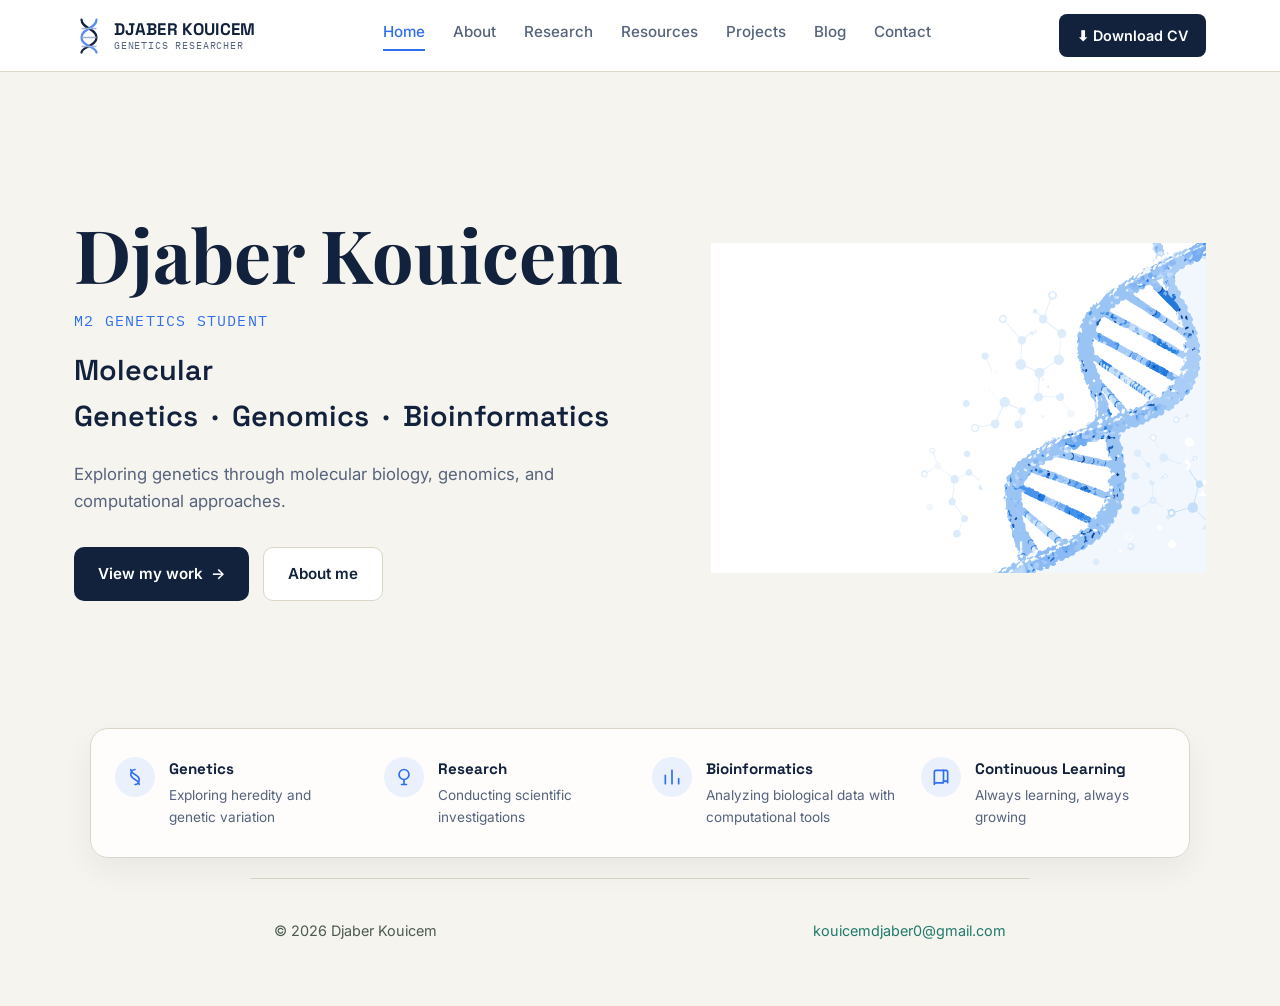
==== commit 7938f910: "add Resources section with subjects and first course summary" ====
--- a/index.html
+++ b/index.html
@@ -24,6 +24,7 @@
       <a href="index.html" class="active">Home</a>
       <a href="about.html">About</a>
       <a href="research.html">Research</a>
+      <a href="resources.html">Resources</a>
       <a href="projects.html">Projects</a>
       <a href="blog.html">Blog</a>
       <a href="mailto:kouicemdjaber0@gmail.com">Contact</a>
@@ -34,17 +35,16 @@
 
 <section class="hero-blue">
   <div class="hero-text">
-    <span class="hero-badge">Genetics &amp; Molecular Biology</span>
     <h1 class="hero-name">Djaber Kouicem</h1>
-    <p class="hero-subtitle">Genetics <span class="accent">Researcher</span> &amp; Bioinformatician</p>
+    <p class="hero-role">M2 Genetics Student</p>
+    <p class="hero-subtitle">Molecular Genetics&nbsp;&nbsp;·&nbsp;&nbsp;Genomics&nbsp;&nbsp;·&nbsp;&nbsp;Bioinformatics</p>
     <p class="hero-desc">
-      M2 student in Genetics at Université Constantine 1. Passionate about
-      understanding life at the molecular level and applying bioinformatics
-      to solve real biological questions.
+      Exploring genetics through molecular biology, genomics, and
+      computational approaches.
     </p>
     <div class="hero-actions">
-      <a href="about.html" class="btn-primary">👤 About Me</a>
-      <a href="projects.html" class="btn-secondary">📁 View Projects</a>
+      <a href="projects.html" class="btn-primary">View my work <span aria-hidden="true">→</span></a>
+      <a href="about.html" class="btn-secondary">About me</a>
     </div>
   </div>
   <div class="hero-dna-blue" aria-hidden="true">
--- a/css/style.css
+++ b/css/style.css
@@ -795,15 +795,25 @@
 .hero-dna-blue {
   position: relative;
   height: 100%;
-  min-height: 520px;
-  -webkit-mask-image: linear-gradient(to bottom, transparent 0%, black 10%, black 90%, transparent 100%);
-  mask-image: linear-gradient(to bottom, transparent 0%, black 10%, black 90%, transparent 100%);
+  min-height: 560px;
+  -webkit-mask-image: linear-gradient(to bottom, transparent 0%, black 4%, black 96%, transparent 100%);
+  mask-image: linear-gradient(to bottom, transparent 0%, black 4%, black 96%, transparent 100%);
 }
 
 .hero-dna-blue img {
   width: 100%;
   height: 100%;
   object-fit: contain;
+  opacity: 1;
+}
+
+.hero-role {
+  font-family: var(--font-mono);
+  letter-spacing: 0.08em;
+  color: var(--sky);
+  font-size: 0.95rem;
+  margin-bottom: 14px;
+  text-transform: uppercase;
 }
 
 /* ============================================
